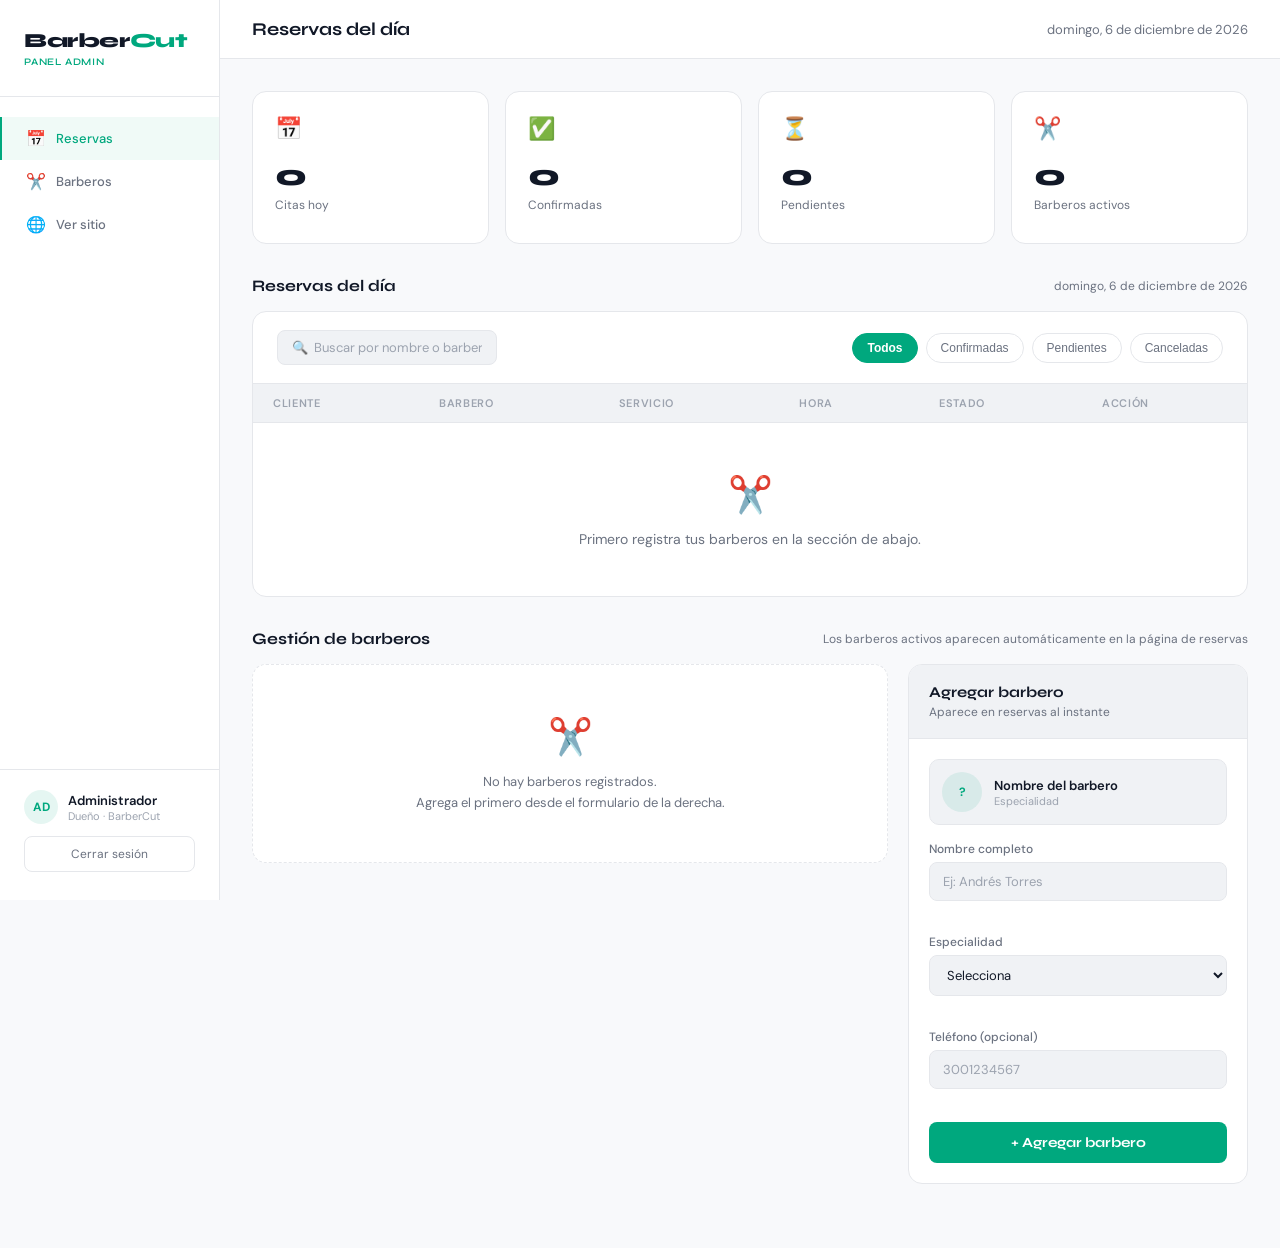
==== frontend/dashboard.html @ d3957930 "feat: primer commit — BarberCut v1.0" ====
<!DOCTYPE html>
<html lang="es">
<head>
  <meta charset="UTF-8" />
  <meta name="viewport" content="width=device-width, initial-scale=1.0" />
  <title>BarberCut — Panel de Administración</title>
  <link rel="preconnect" href="https://fonts.googleapis.com" />
  <link rel="preconnect" href="https://fonts.gstatic.com" crossorigin />
  <link href="https://fonts.googleapis.com/css2?family=Syne:wght@400;600;700;800&family=DM+Sans:ital,wght@0,300;0,400;0,500;1,300&display=swap" rel="stylesheet" />
  <style>
    :root {
      --bg:      #f8f9fb; --bg2: #ffffff; --bg3: #f0f2f5; --bg4: #e8f5f0;
      --accent:  #00a87e; --accent2: #008f6a;
      --text:    #111827; --gray: #6b7280; --gray2: #9ca3af; --border: #e5e7eb;
      --red: #ef4444; --purple: #7c3aed; --yellow: #d97706;
      --font-head: 'Syne', sans-serif; --font-body: 'DM Sans', sans-serif;
    }
    *, *::before, *::after { box-sizing: border-box; margin: 0; padding: 0; }
    body { background: var(--bg); color: var(--text); font-family: var(--font-body); min-height: 100vh; display: flex; }

    /* SIDEBAR */
    .sidebar { width: 220px; flex-shrink: 0; background: var(--bg2); border-right: 1px solid var(--border); display: flex; flex-direction: column; padding: 28px 0; position: fixed; top: 0; left: 0; bottom: 0; z-index: 10; }
    .sidebar-logo { font-family: var(--font-head); font-size: 20px; font-weight: 800; padding: 0 24px 28px; border-bottom: 1px solid var(--border); letter-spacing: -0.02em; color: var(--text); }
    .sidebar-logo span { color: var(--accent); }
    .sidebar-badge { display: block; font-size: 10px; color: var(--purple); font-weight: 600; letter-spacing: 0.08em; text-transform: uppercase; margin-top: 3px; }
    .sidebar-nav { flex: 1; padding: 20px 0; list-style: none; }
    .sidebar-nav li a { display: flex; align-items: center; gap: 10px; padding: 11px 24px; font-size: 13px; font-weight: 500; color: var(--gray); text-decoration: none; transition: color 0.2s, background 0.2s; border-left: 2px solid transparent; }
    .sidebar-nav li a:hover { color: var(--text); background: rgba(0,0,0,0.03); }
    .sidebar-nav li a.active { color: var(--accent); border-left-color: var(--accent); background: rgba(0,168,126,0.06); }
    .nav-icon { font-size: 16px; width: 20px; text-align: center; }
    .sidebar-user { padding: 20px 24px 0; border-top: 1px solid var(--border); }
    .user-info { display: flex; align-items: center; gap: 10px; }
    .user-avatar { width: 34px; height: 34px; border-radius: 50%; background: rgba(0,168,126,0.1); color: var(--accent); font-size: 12px; font-weight: 700; display: flex; align-items: center; justify-content: center; flex-shrink: 0; }
    .user-name { font-size: 13px; font-weight: 600; color: var(--text); }
    .user-role { font-size: 11px; color: var(--gray2); }
    .btn-logout { display: block; margin-top: 12px; width: 100%; padding: 9px; background: transparent; border: 1px solid var(--border); border-radius: 8px; color: var(--gray); font-family: var(--font-body); font-size: 12px; cursor: pointer; transition: border-color 0.2s, color 0.2s; text-align: center; }
    .btn-logout:hover { border-color: var(--red); color: var(--red); }

    /* MAIN */
    .main { margin-left: 220px; flex: 1; display: flex; flex-direction: column; min-height: 100vh; }
    .topbar { background: var(--bg2); border-bottom: 1px solid var(--border); padding: 18px 32px; display: flex; align-items: center; justify-content: space-between; }
    .topbar-title { font-family: var(--font-head); font-size: 18px; font-weight: 700; color: var(--text); }
    .topbar-date { font-size: 13px; color: var(--gray); }
    .content { padding: 32px; flex: 1; }

    /* STATS */
    .stats-grid { display: grid; grid-template-columns: repeat(4, 1fr); gap: 16px; margin-bottom: 32px; }
    .stat-card { background: var(--bg2); border: 1px solid var(--border); border-radius: 14px; padding: 22px; transition: border-color 0.2s, transform 0.2s, box-shadow 0.2s; }
    .stat-card:hover { border-color: rgba(0,168,126,0.3); transform: translateY(-2px); box-shadow: 0 4px 16px rgba(0,0,0,0.06); }
    .stat-icon { font-size: 22px; margin-bottom: 14px; }
    .stat-num { font-family: var(--font-head); font-size: 30px; font-weight: 800; margin-bottom: 4px; color: var(--text); }
    .stat-label { font-size: 12px; color: var(--gray); }
    .stat-trend { font-size: 11px; margin-top: 8px; color: var(--accent); }

    /* SECTION TITLE */
    .section-title { font-family: var(--font-head); font-size: 16px; font-weight: 700; margin-bottom: 16px; display: flex; align-items: center; justify-content: space-between; flex-wrap: wrap; gap: 10px; color: var(--text); }
    .section-title span { font-size: 12px; color: var(--gray); font-family: var(--font-body); font-weight: 400; }

    /* TABLA */
    .table-wrap { background: var(--bg2); border: 1px solid var(--border); border-radius: 14px; overflow: hidden; margin-bottom: 32px; }
    .table-header { padding: 18px 24px; border-bottom: 1px solid var(--border); display: flex; align-items: center; justify-content: space-between; gap: 12px; flex-wrap: wrap; }
    .table-search { background: var(--bg3); border: 1px solid var(--border); border-radius: 8px; padding: 8px 14px; color: var(--text); font-family: var(--font-body); font-size: 13px; outline: none; width: 220px; transition: border-color 0.2s; }
    .table-search::placeholder { color: var(--gray2); }
    .table-search:focus { border-color: var(--accent); }
    .filter-btns { display: flex; gap: 8px; flex-wrap: wrap; }
    .filter-btn { padding: 7px 14px; border-radius: 20px; border: 1px solid var(--border); background: transparent; color: var(--gray); font-size: 12px; font-weight: 500; cursor: pointer; transition: all 0.2s; }
    .filter-btn.active { background: var(--accent); color: #ffffff; border-color: var(--accent); font-weight: 700; }
    .filter-btn:hover:not(.active) { border-color: var(--gray2); color: var(--text); }
    table { width: 100%; border-collapse: collapse; }
    thead th { padding: 12px 20px; text-align: left; font-size: 11px; font-weight: 600; color: var(--gray2); letter-spacing: 0.06em; text-transform: uppercase; border-bottom: 1px solid var(--border); background: var(--bg3); }
    tbody tr { border-bottom: 1px solid var(--border); transition: background 0.15s; }
    tbody tr:last-child { border-bottom: none; }
    tbody tr:hover { background: rgba(0,0,0,0.02); }
    tbody td { padding: 14px 20px; font-size: 13px; vertical-align: middle; color: var(--text); }
    .td-avatar { width: 32px; height: 32px; border-radius: 50%; background: rgba(0,168,126,0.1); color: var(--accent); font-size: 11px; font-weight: 700; display: inline-flex; align-items: center; justify-content: center; margin-right: 8px; vertical-align: middle; }
    .td-name { font-weight: 500; color: var(--text); }
    .td-sub  { font-size: 11px; color: var(--gray2); margin-top: 2px; }
    .badge { display: inline-block; font-size: 11px; font-weight: 600; padding: 3px 10px; border-radius: 20px; }
    .badge-ok      { background: rgba(0,168,126,0.1); color: var(--accent); }
    .badge-pending { background: rgba(217,119,6,0.1); color: var(--yellow); }
    .badge-cancel  { background: rgba(239,68,68,0.1); color: var(--red); }
    .btn-cancel { background: transparent; border: 1px solid var(--border); border-radius: 6px; color: var(--gray); font-size: 11px; padding: 5px 10px; cursor: pointer; transition: border-color 0.2s, color 0.2s; font-family: var(--font-body); }
    .btn-cancel:hover { border-color: var(--red); color: var(--red); }
    .btn-cancel:disabled { opacity: 0.4; cursor: not-allowed; }
    .empty-state { text-align: center; padding: 48px 20px; color: var(--gray); }
    .empty-state .empty-icon { font-size: 36px; margin-bottom: 12px; }
    .empty-state p { font-size: 14px; }

    /* GESTIÓN BARBEROS */
    .barberos-layout { display: grid; grid-template-columns: 1fr 340px; gap: 20px; align-items: start; margin-bottom: 32px; }
    .barberos-list { display: flex; flex-direction: column; gap: 12px; }
    .barber-card { background: var(--bg2); border: 1px solid var(--border); border-radius: 14px; padding: 18px 20px; display: flex; align-items: center; gap: 14px; transition: border-color 0.2s, box-shadow 0.2s; }
    .barber-card:hover { border-color: rgba(0,168,126,0.25); box-shadow: 0 4px 12px rgba(0,0,0,0.05); }
    .barber-av { width: 46px; height: 46px; border-radius: 50%; background: rgba(124,58,237,0.08); color: var(--purple); font-size: 14px; font-weight: 700; display: flex; align-items: center; justify-content: center; flex-shrink: 0; }
    .barber-info { flex: 1; }
    .barber-name { font-size: 14px; font-weight: 600; margin-bottom: 3px; color: var(--text); }
    .barber-spec { font-size: 12px; color: var(--gray); margin-bottom: 6px; }
    .barber-meta { display: flex; gap: 8px; flex-wrap: wrap; }
    .barber-chip { font-size: 10px; padding: 2px 8px; border-radius: 20px; background: var(--bg3); border: 1px solid var(--border); color: var(--gray2); }
    .barber-dot { width: 8px; height: 8px; border-radius: 50%; background: var(--accent); flex-shrink: 0; }
    .btn-del { background: transparent; border: 1px solid var(--border); border-radius: 8px; color: var(--gray); font-size: 12px; padding: 7px 14px; cursor: pointer; font-family: var(--font-body); transition: all 0.2s; white-space: nowrap; }
    .btn-del:hover { border-color: var(--red); color: var(--red); background: rgba(239,68,68,0.04); }
    .barberos-empty { background: var(--bg2); border: 1px dashed var(--border); border-radius: 14px; padding: 48px; text-align: center; color: var(--gray); }
    .barberos-empty .empty-icon { font-size: 36px; margin-bottom: 12px; }
    .barberos-empty p { font-size: 13px; line-height: 1.6; }

    /* FORMULARIO AGREGAR */
    .add-barber-card { background: var(--bg2); border: 1px solid var(--border); border-radius: 14px; overflow: hidden; position: sticky; top: 20px; }
    .add-barber-header { padding: 18px 20px; border-bottom: 1px solid var(--border); background: var(--bg3); }
    .add-barber-header h3 { font-family: var(--font-head); font-size: 15px; font-weight: 700; margin-bottom: 3px; color: var(--text); }
    .add-barber-header p  { font-size: 12px; color: var(--gray); }
    .add-barber-body { padding: 20px; }
    .avatar-preview { display: flex; align-items: center; gap: 12px; background: var(--bg3); border: 1px solid var(--border); border-radius: 10px; padding: 12px; margin-bottom: 16px; }
    .av-circle { width: 40px; height: 40px; border-radius: 50%; background: rgba(0,168,126,0.1); color: var(--accent); font-size: 12px; font-weight: 700; display: flex; align-items: center; justify-content: center; flex-shrink: 0; transition: all 0.2s; }
    .av-name { font-size: 13px; font-weight: 600; color: var(--text); }
    .av-spec { font-size: 11px; color: var(--gray2); }
    .form-group { display: flex; flex-direction: column; gap: 5px; margin-bottom: 14px; }
    label { font-size: 12px; font-weight: 500; color: var(--gray); }
    input, select { background: var(--bg3); border: 1px solid var(--border); border-radius: 8px; padding: 10px 13px; color: var(--text); font-family: var(--font-body); font-size: 13px; transition: border-color 0.2s; outline: none; width: 100%; }
    input::placeholder { color: var(--gray2); }
    input:focus, select:focus { border-color: var(--accent); }
    input.error, select.error { border-color: var(--red); }
    select option { background: var(--bg2); color: var(--text); }
    .form-error { font-size: 11px; color: var(--red); min-height: 14px; }
    .btn-add { width: 100%; padding: 12px; background: var(--accent); color: #ffffff; font-family: var(--font-head); font-weight: 700; font-size: 14px; border: none; border-radius: 8px; cursor: pointer; transition: background 0.2s, transform 0.2s; }
    .btn-add:hover { background: var(--accent2); transform: translateY(-1px); }

    /* MODAL */
    .modal-overlay { display: none; position: fixed; inset: 0; background: rgba(0,0,0,0.35); z-index: 200; align-items: center; justify-content: center; }
    .modal-overlay.show { display: flex; }
    .modal { background: var(--bg2); border: 1px solid var(--border); border-radius: 16px; padding: 32px; max-width: 380px; width: 90%; text-align: center; box-shadow: 0 20px 60px rgba(0,0,0,0.12); }
    .modal-icon { font-size: 36px; margin-bottom: 14px; }
    .modal h3 { font-family: var(--font-head); font-size: 18px; font-weight: 700; margin-bottom: 8px; color: var(--text); }
    .modal p  { font-size: 13px; color: var(--gray); margin-bottom: 24px; line-height: 1.6; }
    .modal-btns { display: flex; gap: 10px; }
    .modal-btns button { flex: 1; padding: 11px; border-radius: 8px; font-family: var(--font-body); font-size: 13px; font-weight: 600; cursor: pointer; transition: all 0.2s; }
    .btn-confirm-del { background: var(--red); color: #ffffff; border: none; }
    .btn-confirm-del:hover { background: #dc2626; }
    .btn-cancel-modal { background: transparent; border: 1px solid var(--border); color: var(--gray); }
    .btn-cancel-modal:hover { border-color: var(--text); color: var(--text); }

    /* TOAST */
    .toast { position: fixed; bottom: 28px; right: 28px; background: var(--bg2); border: 1px solid var(--border); border-radius: 10px; padding: 14px 20px; font-size: 13px; display: flex; align-items: center; gap: 10px; transform: translateY(80px); opacity: 0; transition: transform 0.3s, opacity 0.3s; z-index: 999; max-width: 320px; color: var(--text); box-shadow: 0 8px 24px rgba(0,0,0,0.08); }
    .toast.show { transform: translateY(0); opacity: 1; }
    .toast.success { border-color: rgba(0,168,126,0.35); }
    .toast.error   { border-color: rgba(239,68,68,0.35); }

    @media (max-width: 1100px) { .stats-grid { grid-template-columns: repeat(2,1fr); } }
    @media (max-width: 900px)  { .barberos-layout { grid-template-columns: 1fr; } }
    @media (max-width: 768px)  { .sidebar { transform: translateX(-100%); } .main { margin-left: 0; } }
  </style>
</head>
<body>

  <aside class="sidebar">
    <div class="sidebar-logo">Barber<span>Cut</span><span class="sidebar-badge">Panel Admin</span></div>
    <ul class="sidebar-nav">
      <li><a href="#reservas-section" class="active" onclick="setSection(this,'Reservas del día')"><span class="nav-icon">📅</span> Reservas</a></li>
      <li><a href="#barberos-section" onclick="setSection(this,'Gestión de barberos')"><span class="nav-icon">✂️</span> Barberos</a></li>
      <li><a href="/" target="_blank"><span class="nav-icon">🌐</span> Ver sitio</a></li>
    </ul>
    <div class="sidebar-user">
      <div class="user-info">
        <div class="user-avatar">AD</div>
        <div><div class="user-name">Administrador</div><div class="user-role">Dueño · BarberCut</div></div>
      </div>
      <button class="btn-logout" id="btnLogout">Cerrar sesión</button>
    </div>
  </aside>

  <main class="main">
    <div class="topbar">
      <div class="topbar-title" id="topbarTitle">Reservas del día</div>
      <div class="topbar-date" id="topbarDate"></div>
    </div>

    <div class="content">

      <!-- Stats -->
      <div class="stats-grid">
        <div class="stat-card"><div class="stat-icon">📅</div><div class="stat-num" id="statHoy">0</div><div class="stat-label">Citas hoy</div></div>
        <div class="stat-card"><div class="stat-icon">✅</div><div class="stat-num" id="statConf">0</div><div class="stat-label">Confirmadas</div></div>
        <div class="stat-card"><div class="stat-icon">⏳</div><div class="stat-num" id="statPend">0</div><div class="stat-label">Pendientes</div></div>
        <div class="stat-card"><div class="stat-icon">✂️</div><div class="stat-num" id="statBarb">0</div><div class="stat-label">Barberos activos</div><div class="stat-trend" id="trendBarb"></div></div>
      </div>

      <!-- Reservas -->
      <div id="reservas-section">
        <div class="section-title">Reservas del día <span id="fechaHoy"></span></div>
        <div class="table-wrap">
          <div class="table-header">
            <input class="table-search" id="searchInput" placeholder="🔍  Buscar por nombre o barbero..." />
            <div class="filter-btns">
              <button class="filter-btn active" onclick="filtrar('todos',this)">Todos</button>
              <button class="filter-btn" onclick="filtrar('confirmada',this)">Confirmadas</button>
              <button class="filter-btn" onclick="filtrar('pendiente',this)">Pendientes</button>
              <button class="filter-btn" onclick="filtrar('cancelada',this)">Canceladas</button>
            </div>
          </div>
          <table>
            <thead><tr><th>Cliente</th><th>Barbero</th><th>Servicio</th><th>Hora</th><th>Estado</th><th>Acción</th></tr></thead>
            <tbody id="tablaBody"></tbody>
          </table>
          <div class="empty-state" id="emptyState" style="display:none;"><div class="empty-icon">📭</div><p>No hay reservas para mostrar.</p></div>
        </div>
      </div>

      <!-- Gestión Barberos -->
      <div id="barberos-section">
        <div class="section-title">
          Gestión de barberos
          <span>Los barberos activos aparecen automáticamente en la página de reservas</span>
        </div>
        <div class="barberos-layout">
          <div>
            <div class="barberos-list" id="barberosList"></div>
            <div class="barberos-empty" id="barberosEmpty" style="display:none;">
              <div class="empty-icon">✂️</div>
              <p>No hay barberos registrados.<br>Agrega el primero desde el formulario de la derecha.</p>
            </div>
          </div>

          <div class="add-barber-card">
            <div class="add-barber-header">
              <h3>Agregar barbero</h3>
              <p>Aparece en reservas al instante</p>
            </div>
            <div class="add-barber-body">
              <div class="avatar-preview">
                <div class="av-circle" id="avCircle">?</div>
                <div>
                  <div class="av-name" id="avName">Nombre del barbero</div>
                  <div class="av-spec" id="avSpec">Especialidad</div>
                </div>
              </div>
              <form id="addForm" novalidate>
                <div class="form-group">
                  <label for="b-nombre">Nombre completo</label>
                  <input type="text" id="b-nombre" placeholder="Ej: Andrés Torres" />
                  <span class="form-error" id="err-nombre"></span>
                </div>
                <div class="form-group">
                  <label for="b-esp">Especialidad</label>
                  <select id="b-esp">
                    <option value="">Selecciona</option>
                    <option>Fade & Degradados</option>
                    <option>Cortes clásicos</option>
                    <option>Barba & Diseños</option>
                    <option>Cortes modernos</option>
                    <option>Colorimetría</option>
                    <option>Navaja & Afeitado</option>
                  </select>
                  <span class="form-error" id="err-esp"></span>
                </div>
                <div class="form-group">
                  <label for="b-tel">Teléfono (opcional)</label>
                  <input type="tel" id="b-tel" placeholder="3001234567" />
                  <span class="form-error" id="err-tel"></span>
                </div>
                <button type="submit" class="btn-add">+ Agregar barbero</button>
              </form>
            </div>
          </div>
        </div>
      </div>

    </div>
  </main>

  <!-- Modal eliminar -->
  <div class="modal-overlay" id="modalOverlay">
    <div class="modal">
      <div class="modal-icon">⚠️</div>
      <h3>¿Eliminar barbero?</h3>
      <p id="modalMsg"></p>
      <div class="modal-btns">
        <button class="btn-cancel-modal" onclick="cerrarModal()">Cancelar</button>
        <button class="btn-confirm-del" id="btnConfirmDel">Sí, eliminar</button>
      </div>
    </div>
  </div>

  <div class="toast" id="toast"></div>

  <script>
    const fechaStr = new Date().toLocaleDateString('es-CO',{weekday:'long',year:'numeric',month:'long',day:'numeric'});
    document.getElementById('topbarDate').textContent = fechaStr;
    document.getElementById('fechaHoy').textContent   = fechaStr;

    let reservas = [], barberos = [];
    let filtroActual = 'todos', busqueda = '', barberoAEliminar = null;

    async function cargarDatos() {
      document.getElementById('tablaBody').innerHTML =
        '<tr><td colspan="6" style="text-align:center;padding:32px;color:var(--gray);font-size:13px;">Cargando...</td></tr>';
      try {
        const s = await fetch('/api/sesion');
        const sd = await s.json();
        if (!sd.activo) { window.location.href = '/admin/login'; return; }
      } catch {}
      try {
        const r = await fetch('/api/reservas');
        if (r.status === 401) { window.location.href = '/admin/login'; return; }
        reservas = r.ok ? (await r.json()).reservas || [] : [];
      } catch { reservas = []; }
      try {
        const r = await fetch('/api/barberos');
        barberos = r.ok ? (await r.json()).barberos || [] : [];
      } catch { barberos = []; }
      renderTabla(); renderStats(); renderBarberos();
    }

    function renderTabla() {
      const tbody = document.getElementById('tablaBody');
      const empty = document.getElementById('emptyState');
      if (!barberos.length) {
        tbody.innerHTML = '';
        empty.innerHTML = '<div class="empty-icon">✂️</div><p>Primero registra tus barberos en la sección de abajo.</p>';
        empty.style.display = 'block'; return;
      }
      const lista = reservas.filter(r =>
        (filtroActual==='todos'||r.estado===filtroActual) &&
        (!busqueda||r.nombre.toLowerCase().includes(busqueda)||r.barbero.toLowerCase().includes(busqueda))
      );
      if (!lista.length) {
        tbody.innerHTML = '';
        empty.innerHTML = '<div class="empty-icon">📭</div><p>' +
          (filtroActual !== 'todos' ? 'No hay reservas con ese filtro.' : 'Aún no hay reservas. Cuando los clientes agenden, aparecerán aquí.') + '</p>';
        empty.style.display = 'block'; return;
      }
      empty.style.display = 'none';
      tbody.innerHTML = lista.map(r => {
        const ini = r.nombre.split(' ').map(w=>w[0]).join('').slice(0,2).toUpperCase();
        const bc  = r.estado==='confirmada'?'badge-ok':r.estado==='pendiente'?'badge-pending':'badge-cancel';
        const et  = r.estado.charAt(0).toUpperCase()+r.estado.slice(1);
        return `<tr>
          <td><span class="td-avatar">${ini}</span><span class="td-name">${r.nombre}</span><div class="td-sub" style="margin-left:40px">${r.telefono||''}</div></td>
          <td>${r.barbero}</td><td>${r.servicio}</td><td>${r.hora}</td>
          <td><span class="badge ${bc}">${et}</span></td>
          <td><button class="btn-cancel" onclick="cancelarReserva(${r.id})" ${r.estado==='cancelada'?'disabled':''}>${r.estado==='cancelada'?'Cancelada':'Cancelar'}</button></td>
        </tr>`;
      }).join('');
    }

    function renderStats() {
      document.getElementById('statHoy').textContent  = reservas.length;
      document.getElementById('statConf').textContent = reservas.filter(r=>r.estado==='confirmada').length;
      document.getElementById('statPend').textContent = reservas.filter(r=>r.estado==='pendiente').length;
      document.getElementById('statBarb').textContent = barberos.length;
      document.getElementById('trendBarb').textContent = barberos.length ? '↑ Visibles en reservas' : '';
    }

    function renderBarberos() {
      const lista = document.getElementById('barberosList');
      const vacio = document.getElementById('barberosEmpty');
      if (!barberos.length) { lista.innerHTML = ''; vacio.style.display = 'block'; return; }
      vacio.style.display = 'none';
      lista.innerHTML = barberos.map(b => {
        const ini   = b.nombre.split(' ').map(w=>w[0]).join('').slice(0,2).toUpperCase();
        const citas = reservas.filter(r=>r.barbero===b.nombre&&r.estado!=='cancelada').length;
        return `<div class="barber-card" id="bcard-${b.id}">
          <div class="barber-av">${ini}</div>
          <div class="barber-info">
            <div class="barber-name">${b.nombre}</div>
            <div class="barber-spec">${b.especialidad}</div>
            <div class="barber-meta">
              <span class="barber-chip">✂️ ${citas} citas hoy</span>
              ${b.telefono?`<span class="barber-chip">📱 ${b.telefono}</span>`:''}
            </div>
          </div>
          <div class="barber-dot"></div>
          <button class="btn-del" onclick="confirmarEliminar(${b.id},'${b.nombre.replace(/'/g,"\\'")}')">Eliminar</button>
        </div>`;
      }).join('');
    }

    async function cancelarReserva(id) {
      const r = reservas.find(x=>x.id===id);
      if (!r||r.estado==='cancelada') return;
      try { await fetch(`/api/cancelar/${id}`,{method:'POST'}); } catch {}
      reservas = reservas.map(x=>x.id===id?{...x,estado:'cancelada'}:x);
      renderTabla(); renderStats(); renderBarberos();
      showToast('success',`✓ Cita de ${r.nombre} cancelada.`);
    }

    document.getElementById('addForm').addEventListener('submit', async function(e) {
      e.preventDefault();
      ['err-nombre','err-esp','err-tel'].forEach(id=>document.getElementById(id).textContent='');
      ['b-nombre','b-esp','b-tel'].forEach(id=>document.getElementById(id).classList.remove('error'));
      const nombre = document.getElementById('b-nombre').value.trim();
      const esp    = document.getElementById('b-esp').value;
      const tel    = document.getElementById('b-tel').value.trim();
      let ok = true;
      if (!nombre) { document.getElementById('err-nombre').textContent='El nombre es obligatorio.'; document.getElementById('b-nombre').classList.add('error'); ok=false; }
      else if (!/^[a-zA-ZáéíóúÁÉÍÓÚñÑ\s]+$/.test(nombre)) { document.getElementById('err-nombre').textContent='Solo letras y espacios.'; document.getElementById('b-nombre').classList.add('error'); ok=false; }
      else if (barberos.some(b=>b.nombre.toLowerCase()===nombre.toLowerCase())) { document.getElementById('err-nombre').textContent='Ya existe un barbero con ese nombre.'; document.getElementById('b-nombre').classList.add('error'); ok=false; }
      if (!esp) { document.getElementById('err-esp').textContent='Selecciona una especialidad.'; ok=false; }
      if (tel && !/^[0-9]{7,10}$/.test(tel)) { document.getElementById('err-tel').textContent='Debe tener entre 7 y 10 dígitos.'; ok=false; }
      if (!ok) return;
      const nuevo = { nombre, especialidad: esp, telefono: tel };
      try {
        const res = await fetch('/api/barberos',{method:'POST',headers:{'Content-Type':'application/json'},body:JSON.stringify(nuevo)});
        if (res.ok) { const d=await res.json(); barberos.push({id:d.id,...nuevo}); }
        else throw new Error();
      } catch { const id = barberos.length ? Math.max(...barberos.map(b=>b.id))+1 : 1; barberos.push({id,...nuevo}); }
      renderBarberos(); renderStats();
      this.reset(); resetPreview();
      showToast('success',`✓ ${nombre} agregado. Ya aparece en la página de reservas.`);
    });

    function confirmarEliminar(id, nombre) {
      barberoAEliminar = id;
      document.getElementById('modalMsg').textContent = `¿Seguro que quieres eliminar a ${nombre}? Dejará de aparecer en la página de reservas.`;
      document.getElementById('modalOverlay').classList.add('show');
    }
    document.getElementById('btnConfirmDel').addEventListener('click', async function() {
      if (!barberoAEliminar) return;
      const b = barberos.find(x=>x.id===barberoAEliminar);
      try { await fetch(`/api/barberos/${barberoAEliminar}`,{method:'DELETE'}); } catch {}
      barberos = barberos.filter(x=>x.id!==barberoAEliminar);
      renderBarberos(); renderStats();
      showToast('success',`✓ ${b?.nombre||'Barbero'} eliminado.`);
      cerrarModal();
    });
    function cerrarModal() { document.getElementById('modalOverlay').classList.remove('show'); barberoAEliminar=null; }
    document.getElementById('modalOverlay').addEventListener('click',function(e){if(e.target===this)cerrarModal();});

    document.getElementById('b-nombre').addEventListener('input', function() {
      this.classList.remove('error');
      const partes = this.value.trim().split(' ').filter(Boolean);
      document.getElementById('avCircle').textContent = partes.length ? partes.map(p=>p[0].toUpperCase()).join('').slice(0,2) : '?';
      document.getElementById('avName').textContent   = this.value.trim() || 'Nombre del barbero';
    });
    document.getElementById('b-esp').addEventListener('change', function() {
      document.getElementById('avSpec').textContent = this.value || 'Especialidad';
    });
    function resetPreview() {
      document.getElementById('avCircle').textContent = '?';
      document.getElementById('avName').textContent   = 'Nombre del barbero';
      document.getElementById('avSpec').textContent   = 'Especialidad';
    }

    function filtrar(estado, btn) {
      filtroActual=estado;
      document.querySelectorAll('.filter-btn').forEach(b=>b.classList.remove('active'));
      btn.classList.add('active');
      renderTabla();
    }
    document.getElementById('searchInput').addEventListener('input',function(){
      busqueda=this.value.toLowerCase().trim(); renderTabla();
    });

    function setSection(el, titulo) {
      document.querySelectorAll('.sidebar-nav a').forEach(a=>a.classList.remove('active'));
      el.classList.add('active');
      document.getElementById('topbarTitle').textContent = titulo;
    }

    function showToast(type, msg) {
      const t=document.getElementById('toast');
      t.textContent=msg; t.className=`toast ${type} show`;
      setTimeout(()=>t.classList.remove('show'),3500);
    }

    document.getElementById('btnLogout').addEventListener('click',()=>{
      fetch('/admin/logout',{method:'POST'}).catch(()=>{});
      window.location.href='/admin/login';
    });

    cargarDatos();
  </script>
</body>
</html>
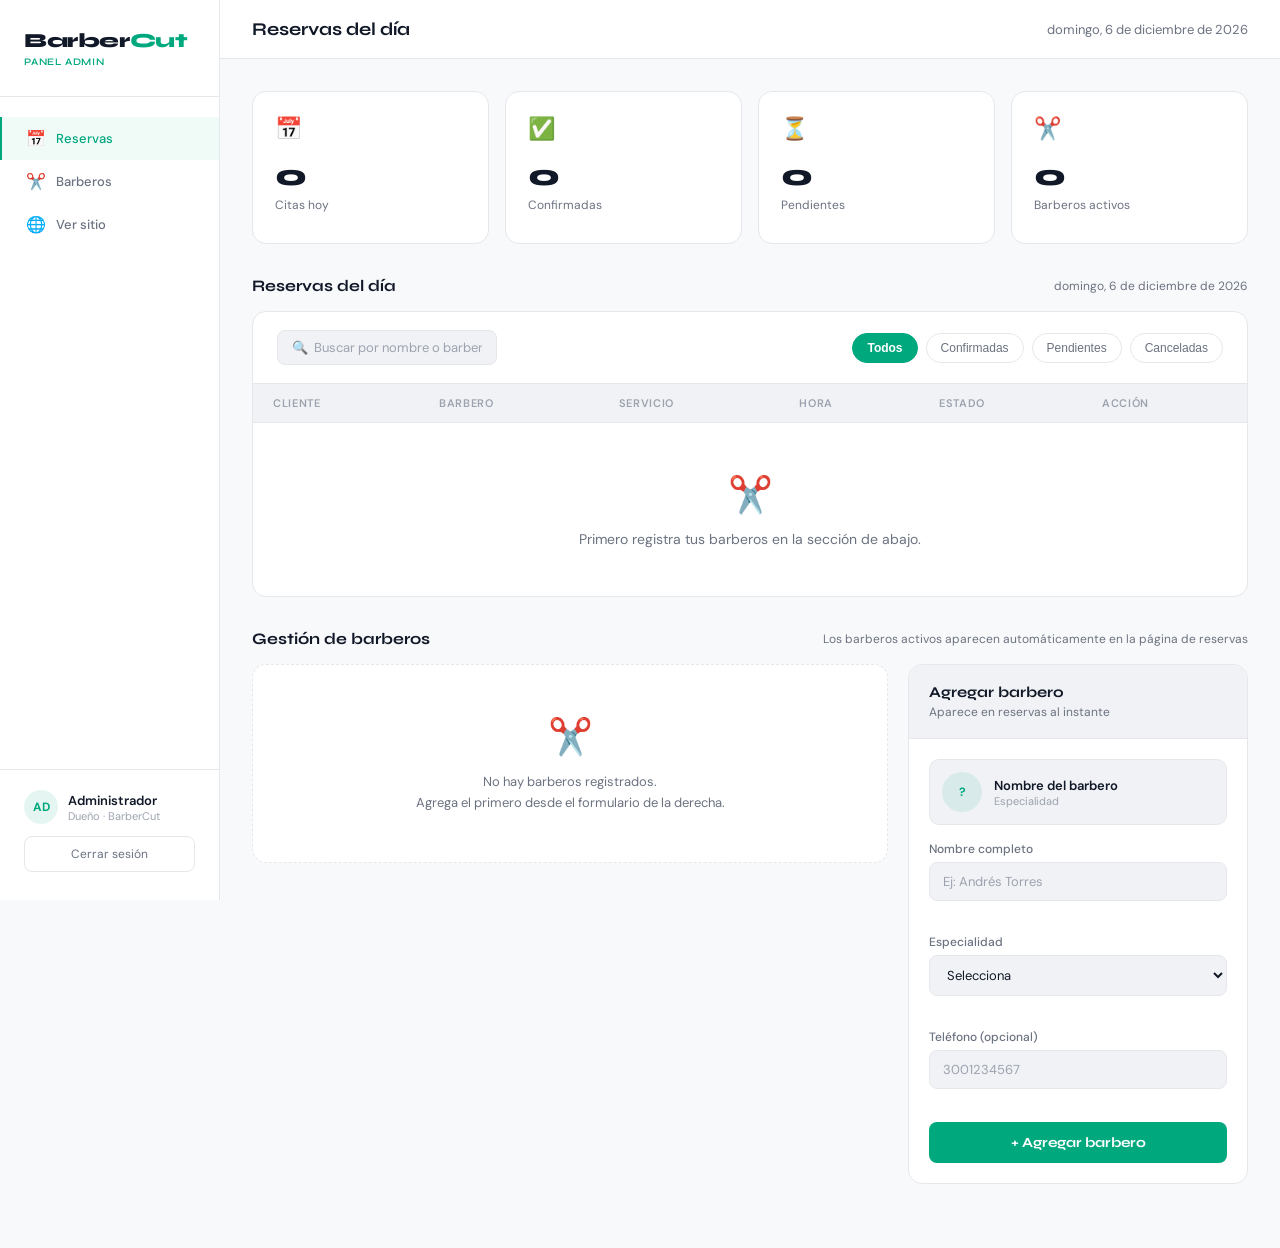
==== commit c7e8dc39: "feat: responsive móvil landing, dashboard y reservar" ====
--- a/frontend/dashboard.html
+++ b/frontend/dashboard.html
@@ -147,12 +147,50 @@
 
     @media (max-width: 1100px) { .stats-grid { grid-template-columns: repeat(2,1fr); } }
     @media (max-width: 900px)  { .barberos-layout { grid-template-columns: 1fr; } }
-    @media (max-width: 768px)  { .sidebar { transform: translateX(-100%); } .main { margin-left: 0; } }
+    @media (max-width: 768px) {
+      .sidebar { transform: translateX(-100%); transition: transform 0.3s ease; }
+      .sidebar.open { transform: translateX(0); box-shadow: 4px 0 20px rgba(0,0,0,0.12); }
+      .main { margin-left: 0; }
+      .topbar { padding: 14px 16px; gap: 10px; }
+      .topbar-title { font-size: 15px; }
+      .topbar-date { display: none; }
+      .content { padding: 16px; }
+      .stats-grid { grid-template-columns: repeat(2,1fr); gap: 10px; margin-bottom: 20px; }
+      .stat-card { padding: 16px; }
+      .stat-num { font-size: 24px; }
+      .table-wrap { border-radius: 10px; }
+      .table-header { flex-direction: column; align-items: stretch; gap: 10px; padding: 14px; }
+      .table-search { width: 100%; }
+      .filter-btns { overflow-x: auto; flex-wrap: nowrap; padding-bottom: 4px; }
+      .filter-btn { white-space: nowrap; flex-shrink: 0; }
+      table { display: block; overflow-x: auto; -webkit-overflow-scrolling: touch; }
+      thead th { font-size: 10px; padding: 10px 12px; }
+      tbody td { padding: 12px 12px; font-size: 12px; }
+      .td-sub { display: none; }
+      .barberos-layout { grid-template-columns: 1fr; }
+      .add-barber-card { position: static; }
+      .barber-card { padding: 14px 16px; }
+      .sidebar-overlay { display: none; position: fixed; inset: 0; background: rgba(0,0,0,0.4); z-index: 9; }
+      .sidebar-overlay.open { display: block; }
+      .mobile-menu-btn {
+        display: flex; align-items: center; justify-content: center;
+        width: 36px; height: 36px; border-radius: 8px;
+        border: 1px solid var(--border); background: var(--bg2);
+        cursor: pointer; flex-shrink: 0;
+      }
+      .mobile-menu-btn span { display: block; width: 16px; height: 1.5px; background: var(--text); border-radius: 1px; }
+      .mobile-menu-btn span+span { margin-top: 4px; }
+    }
+    @media (min-width: 769px) {
+      .mobile-menu-btn { display: none; }
+      .sidebar-overlay { display: none !important; }
+    }
   </style>
 </head>
 <body>
 
-  <aside class="sidebar">
+  <div class="sidebar-overlay" id="sidebarOverlay" onclick="toggleSidebar()"></div>
+  <aside class="sidebar" id="sidebar">
     <div class="sidebar-logo">Barber<span>Cut</span><span class="sidebar-badge">Panel Admin</span></div>
     <ul class="sidebar-nav">
       <li><a href="#reservas-section" class="active" onclick="setSection(this,'Reservas del día')"><span class="nav-icon">📅</span> Reservas</a></li>
@@ -170,6 +208,9 @@
 
   <main class="main">
     <div class="topbar">
+      <button class="mobile-menu-btn" onclick="toggleSidebar()" aria-label="Abrir menú">
+        <span></span><span></span><span></span>
+      </button>
       <div class="topbar-title" id="topbarTitle">Reservas del día</div>
       <div class="topbar-date" id="topbarDate"></div>
     </div>
@@ -468,6 +509,21 @@
     });
 
     cargarDatos();
+
+    function toggleSidebar() {
+      const sidebar = document.getElementById('sidebar');
+      const overlay = document.getElementById('sidebarOverlay');
+      sidebar.classList.toggle('open');
+      overlay.classList.toggle('open');
+    }
+
+    // Cerrar sidebar al hacer clic en enlace (móvil)
+    document.querySelectorAll('.sidebar-nav a').forEach(a => {
+      a.addEventListener('click', () => {
+        document.getElementById('sidebar').classList.remove('open');
+        document.getElementById('sidebarOverlay').classList.remove('open');
+      });
+    });
   </script>
 </body>
 </html>
